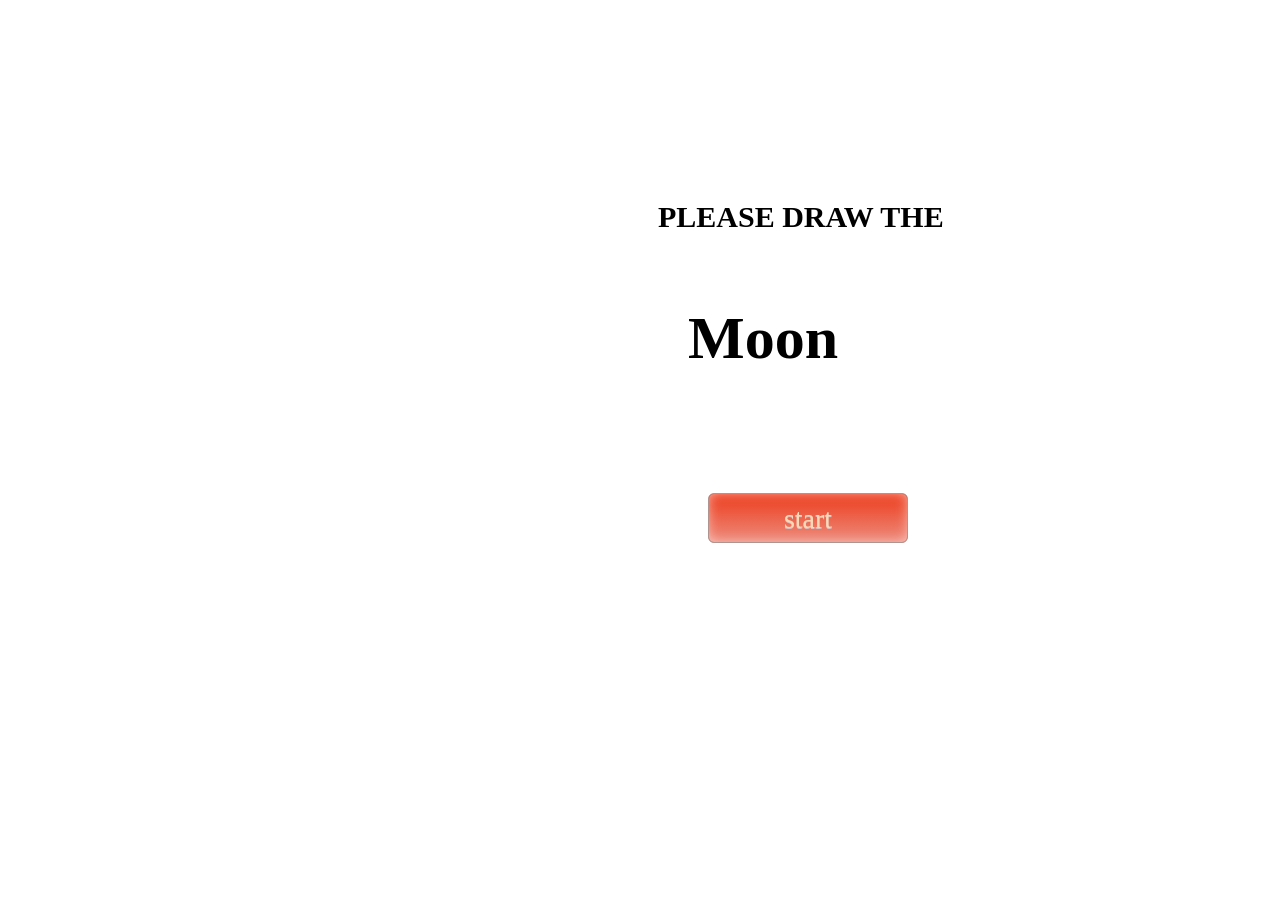
==== index.html @ a9a502ec "Rename <>index.html to index.html" ====
<html>
    <head>
        <meta charset="UTF-8">
        <meta name="viewport" content="width=device-width,initial-scale=1" />
        <link rel="stylesheet" type="text/css" href="css/style.css">
      
    </head>

    <body>
        <h1 class= "h1">PLEASE DRAW THE</h1>
        <h2 class= "h2">Moon</h2>
        
        <button class="button" onclick="tz()">  
             start
        </button>
        

        <script>
            function tz(){
                  window.location.href="<>1.html";
                 }
         </script>

        
        
    </body>
 
 
<html>
---- css/style.css ----
body {
    background:url("file:///Users/tyyy/Documents/web1/img/bg1.jpg")  no-repeat center center;   
    background-size:cover;  
    background-attachment:fixed;  
    }


.button {
    box-shadow:inset 0px 0px 14px -3px #ffd7d1; 
    background:linear-gradient(to bottom, #ec4021 5%, #ed8c7d 100%); 
    background-color:#ec4021;
    border-radius:6px; 
    border:1px solid #b09490; 
    display:inline-block; 
    cursor:pointer; 
    color:#fcd9b6;
    font-family:Lithos Pro; 
    font-size:28px;
    font-weight:REGULAR; 
    padding:9px 34px; 
    text-decoration:none; 
    text-shadow:0px 1px 0px #d9c1c1;
    width: 200px;
    height: 50px;
    margin-top: 70px;
    margin-left: 700px;
    position: relative;
    }

.button:hover { 
    background:linear-gradient(to bottom, #ed8c7d 5%, #ec4021 100%); 
    background-color:#ed8c7d; }
   
.button:active { position:relative; top:1px; }

.h1{
    font-family:Lithos Pro;
    font-weight:REGULAR;
    font-size:30px;
    color:black;
    margin-top: 200px;
    margin-left: 650px;
  }
.h2{
    font-family:Lithos Pro;
    font-weight:bold;
    font-size:60px;
    color:black;
    margin-top: 70px;
    margin-left: 680px;
    }
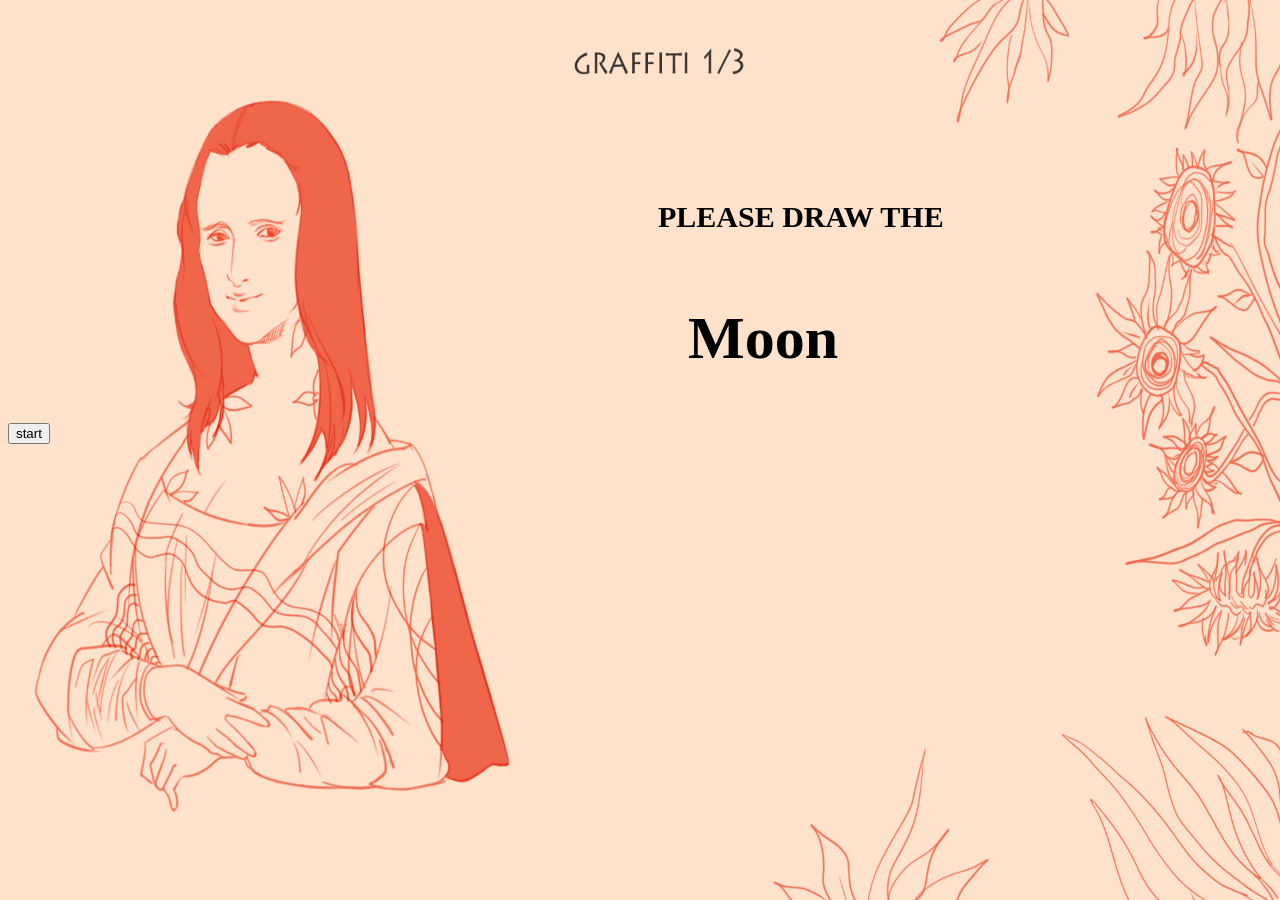
==== commit ee26db08: "Merge branch 'master' of https://github.com/Lettie123/web1" ====
--- a/index.html
+++ b/index.html
@@ -6,7 +6,12 @@
       
     </head>
 
-    <body>
+    <body
+        background="img/bg1.jpg"
+        style=" background-repeat:no-repeat ;
+        background-size:100% 100%;
+        background-attachment: fixed;">
+
         <h1 class= "h1">PLEASE DRAW THE</h1>
         <h2 class= "h2">Moon</h2>
         
--- a/css/style.css
+++ b/css/style.css
@@ -1,8 +1,13 @@
+<<<<<<< HEAD
+/* body {
+    background:url("https://github.com/Lettie123/sketcher/blob/master/bg1.jpg")  no-repeat center center;   
+=======
 body {
-    background:url("file:///Users/tyyy/Documents/web1/img/bg1.jpg")  no-repeat center center;   
+    background:url("https://github.com/Lettie123/web1/img/bg1.jpg")  no-repeat center center;   
+>>>>>>> ede3aa739e57359fc2110ea46f5fa785f328a6d7
     background-size:cover;  
     background-attachment:fixed;  
-    }
+    } */
 
 
 .button {
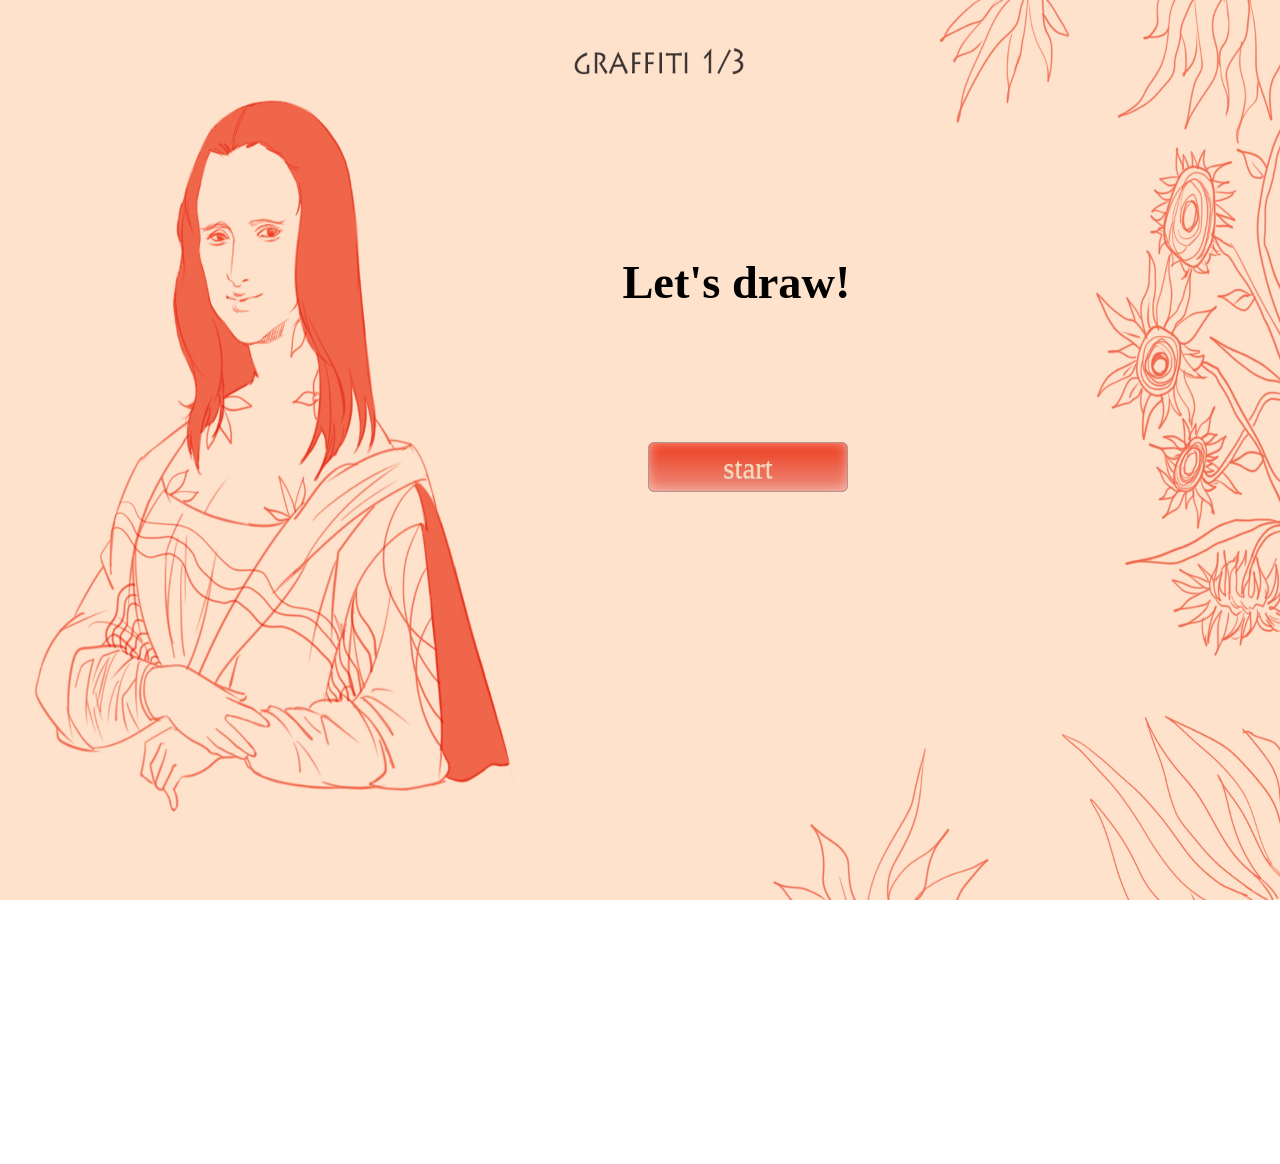
==== commit 2415e9e7: "commit on master" ====
--- a/index.html
+++ b/index.html
@@ -2,6 +2,7 @@
     <head>
         <meta charset="UTF-8">
         <meta name="viewport" content="width=device-width,initial-scale=1" />
+        <meta name="viewport" content="width=device-width,initial-scale=1.0,maximum-scale=1.0,user-scalable=no">
         <link rel="stylesheet" type="text/css" href="css/style.css">
       
     </head>
@@ -10,11 +11,24 @@
         background="img/bg1.jpg"
         style=" background-repeat:no-repeat ;
         background-size:100% 100%;
-        background-attachment: fixed;">
+        background-attachment: fixed;
+        min-width:100%;
+        max-width:100%;
+        min-height:100%;
+        max-height:100%;">
 
-        <h1 class= "h1">PLEASE DRAW THE</h1>
-        <h2 class= "h2">Moon</h2>
-        
+        <h1 class= "h1">Let's draw!</h1>
+
+        <script language="javascript">
+            function test(){
+              var url=new Array();
+              url[0]="<>1.html";
+              url[1]="<>2.html";
+              url[2]="<>3.html";
+              var ints=parseInt(Math.random()*(url.length));
+              window.open(url[ints]); 
+             }</script>
+
         <button class="button" onclick="tz()">  
              start
         </button>
@@ -22,7 +36,7 @@
 
         <script>
             function tz(){
-                  window.location.href="<>1.html";
+                  window.location.href="javascript:test()";
                  }
          </script>
 
--- a/css/style.css
+++ b/css/style.css
@@ -1,14 +1,3 @@
-<<<<<<< HEAD
-/* body {
-    background:url("https://github.com/Lettie123/sketcher/blob/master/bg1.jpg")  no-repeat center center;   
-=======
-body {
-    background:url("https://github.com/Lettie123/web1/img/bg1.jpg")  no-repeat center center;   
->>>>>>> ede3aa739e57359fc2110ea46f5fa785f328a6d7
-    background-size:cover;  
-    background-attachment:fixed;  
-    } */
-
 
 .button {
     box-shadow:inset 0px 0px 14px -3px #ffd7d1; 
@@ -20,15 +9,16 @@
     cursor:pointer; 
     color:#fcd9b6;
     font-family:Lithos Pro; 
-    font-size:28px;
+    src: url('LITHOSPRO-REGULAR.OTF');
+    font-size:180%;
     font-weight:REGULAR; 
     padding:9px 34px; 
     text-decoration:none; 
     text-shadow:0px 1px 0px #d9c1c1;
     width: 200px;
     height: 50px;
-    margin-top: 70px;
-    margin-left: 700px;
+    margin-top: 8%;
+    margin-left: 50%;
     position: relative;
     }
 
@@ -40,21 +30,14 @@
 
 .h1{
     font-family:Lithos Pro;
+    src: url('LITHOSPRO-REGULAR.OTF');
     font-weight:REGULAR;
-    font-size:30px;
+    font-size:290%;
     color:black;
-    margin-top: 200px;
-    margin-left: 650px;
+    margin-top: 20%;
+    margin-left: 48%;
   }
-.h2{
-    font-family:Lithos Pro;
-    font-weight:bold;
-    font-size:60px;
-    color:black;
-    margin-top: 70px;
-    margin-left: 680px;
-    }
-  
+
  
   
 
